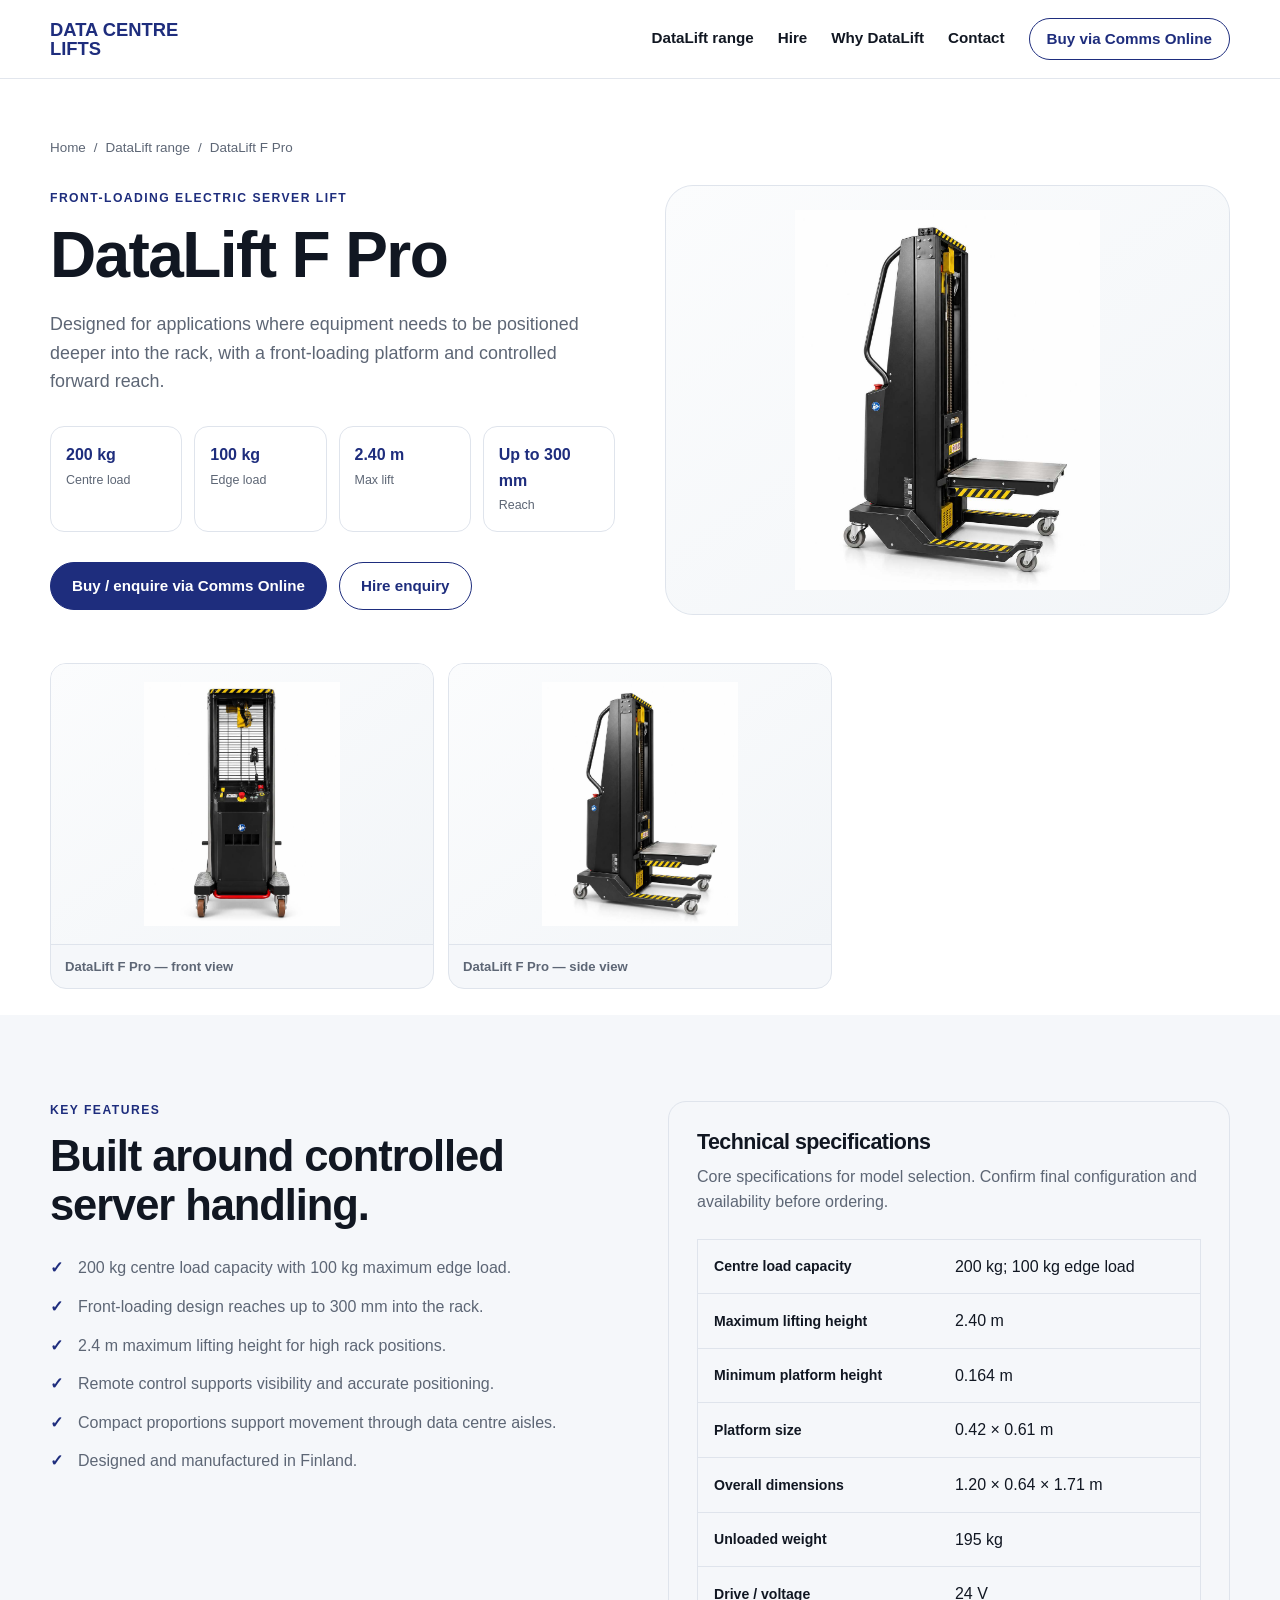
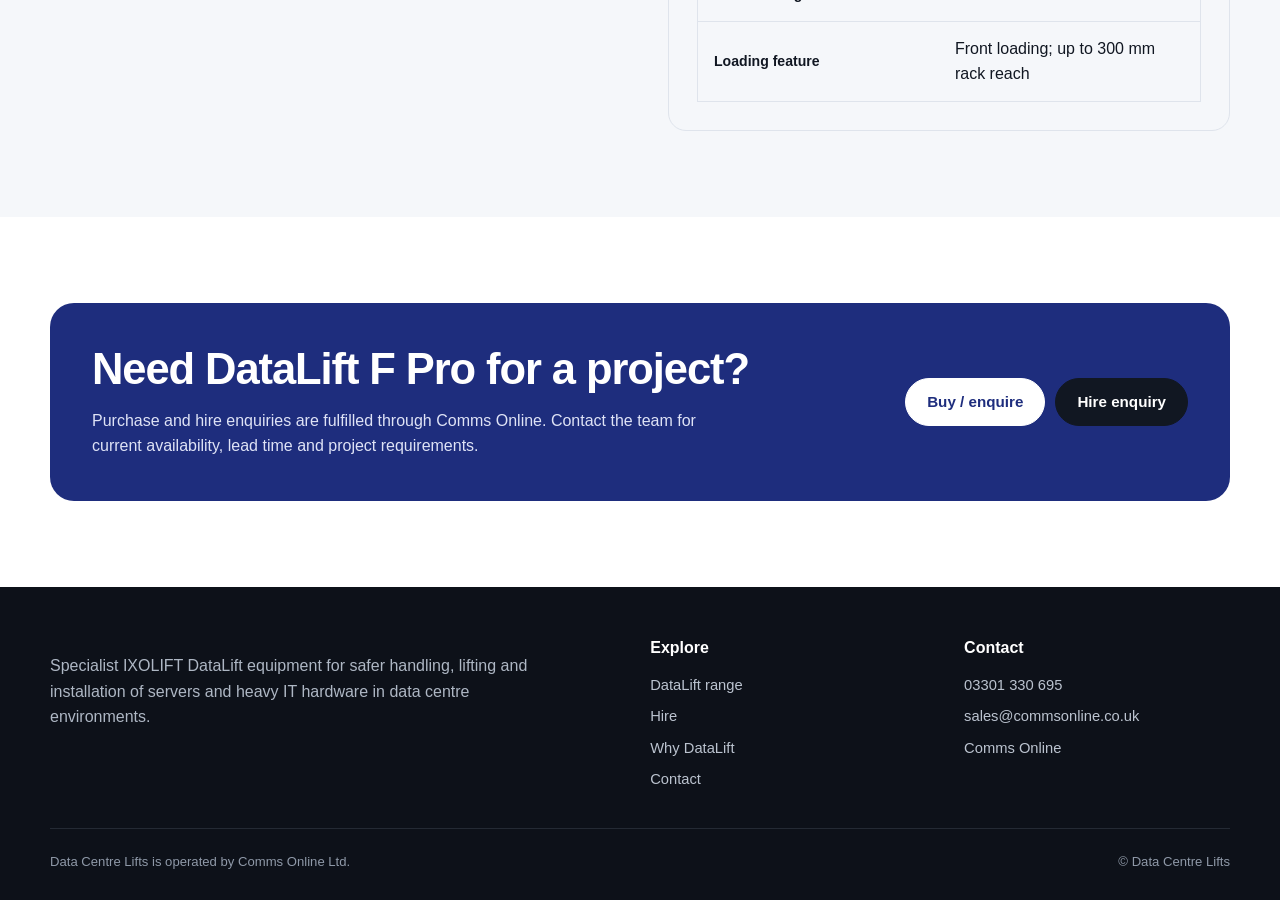
==== datalift-f-pro.html @ be3b5c16 "Add DataLift F Pro product images" ====
<!doctype html>
    <html lang="en-GB">
    <head>
      <meta charset="utf-8">
      <meta name="viewport" content="width=device-width,initial-scale=1">
      <title>DataLift F Pro Front-Loading Server Lift | Data Centre Lifts</title>
      <meta name="description" content="IXOLIFT DataLift F Pro front-loading server lifter with 200 kg centre load, 2.4 m lift height and up to 300 mm reach into the rack.">
      <link rel="canonical" href="https://datacentrelifts.co.uk/datalift-f-pro.html">
      <meta name="robots" content="index,follow,max-image-preview:large">
      <meta property="og:type" content="website">
      <meta property="og:site_name" content="Data Centre Lifts">
      <meta property="og:title" content="DataLift F Pro Front-Loading Server Lift | Data Centre Lifts">
      <meta property="og:description" content="IXOLIFT DataLift F Pro front-loading server lifter with 200 kg centre load, 2.4 m lift height and up to 300 mm reach into the rack.">
      <meta property="og:url" content="https://datacentrelifts.co.uk/datalift-f-pro.html">
      <meta property="og:image" content="https://datacentrelifts.co.uk/images/datalift-f-pro-front.jpg">
      <meta name="twitter:card" content="summary_large_image">
      <link rel="stylesheet" href="styles.css">
      <link rel="icon" href="images/favicon.png">

<script type="application/ld+json">
{
  "@context":"https://schema.org",
  "@type":"Product",
  "name":"IXOLIFT DataLift F Pro",
  "brand":{"@type":"Brand","name":"IXOLIFT"},
  "url":"https://datacentrelifts.co.uk/datalift-f-pro.html",
  "description":"IXOLIFT DataLift F Pro front-loading server lifter with 200 kg centre load, 2.4 m lift height and up to 300 mm reach into the rack.",
  "image":[
    "https://datacentrelifts.co.uk/images/datalift-f-pro-front.jpg",
    "https://datacentrelifts.co.uk/images/datalift-f-pro-side.jpg"
  ]
}
</script>

    </head>
    <body>

<header class="site-header">
  <div class="container header-inner">
    <a class="brand" href="index.html" aria-label="Data Centre Lifts home">
      <img src="images/data-centre-lifts-logo.png" alt="Data Centre Lifts" onerror="this.style.display='none';this.nextElementSibling.style.display='block';">
      <span class="brand-fallback">DATA CENTRE<br>LIFTS</span>
    </a>
    <button class="menu-btn" aria-label="Open navigation" aria-expanded="false">
      <span></span><span></span><span></span>
    </button>
    <nav class="nav" aria-label="Main navigation">
      <a href="index.html#range">DataLift range</a>
      <a href="hire.html">Hire</a>
      <a href="index.html#why">Why DataLift</a>
      <a href="contact.html">Contact</a>
      <a class="header-cta" href="https://commsonline.co.uk/collections/server-lifters" target="_blank" rel="noopener">Buy via Comms Online</a>
    </nav>
  </div>
</header>

    <main>

<section class="page-hero">
  <div class="container">
    <div class="breadcrumbs"><a href="index.html">Home</a><span>/</span><a href="index.html#range">DataLift range</a><span>/</span><span>DataLift F Pro</span></div>
    <div class="page-hero-grid">
      <div>
        <p class="eyebrow">Front-loading electric server lift</p>
        <h1>DataLift F Pro</h1>
        <p class="lead">Designed for applications where equipment needs to be positioned deeper into the rack, with a front-loading platform and controlled forward reach.</p>
        <div class="key-specs"><div class="key-spec"><strong>200 kg</strong><span>Centre load</span></div>
<div class="key-spec"><strong>100 kg</strong><span>Edge load</span></div>
<div class="key-spec"><strong>2.40 m</strong><span>Max lift</span></div>
<div class="key-spec"><strong>Up to 300 mm</strong><span>Reach</span></div></div>
        <div class="button-row">
          <a class="btn btn-primary" href="https://commsonline.co.uk/products/datalift-f-pro-front-loading-server-lifter" target="_blank" rel="noopener">Buy / enquire via Comms Online</a>
          <a class="btn btn-secondary" href="hire.html">Hire enquiry</a>
        </div>
      </div>
      <div class="page-image" data-placeholder="DataLift F Pro side view">
        <img src="images/datalift-f-pro-side.jpg" alt="IXOLIFT DataLift F Pro 200kg front-loading server lifter side view" onerror="this.remove()">
      </div>
    </div>
  </div>
</section>

<section class="product-gallery-section">
  <div class="container">
    <div class="product-gallery product-gallery-two">
      <figure>
        <img src="images/datalift-f-pro-front.jpg" alt="IXOLIFT DataLift F Pro front view">
        <figcaption>DataLift F Pro — front view</figcaption>
      </figure>
      <figure>
        <img src="images/datalift-f-pro-side.jpg" alt="IXOLIFT DataLift F Pro side and platform view">
        <figcaption>DataLift F Pro — side view</figcaption>
      </figure>
    </div>
  </div>
</section>

<section class="section section-soft">
  <div class="container two-col">
    <div>
      <p class="eyebrow">Key features</p>
      <h2>Built around controlled server handling.</h2>
      <ul class="check-list"><li>200 kg centre load capacity with 100 kg maximum edge load.</li>
<li>Front-loading design reaches up to 300 mm into the rack.</li>
<li>2.4 m maximum lifting height for high rack positions.</li>
<li>Remote control supports visibility and accurate positioning.</li>
<li>Compact proportions support movement through data centre aisles.</li>
<li>Designed and manufactured in Finland.</li></ul>
    </div>
    <div class="info-card">
      <h3>Technical specifications</h3>
      <p>Core specifications for model selection. Confirm final configuration and availability before ordering.</p>
      <table class="spec-table"><tr><th>Centre load capacity</th><td>200 kg; 100 kg edge load</td></tr>
<tr><th>Maximum lifting height</th><td>2.40 m</td></tr>
<tr><th>Minimum platform height</th><td>0.164 m</td></tr>
<tr><th>Platform size</th><td>0.42 × 0.61 m</td></tr>
<tr><th>Overall dimensions</th><td>1.20 × 0.64 × 1.71 m</td></tr>
<tr><th>Unloaded weight</th><td>195 kg</td></tr>
<tr><th>Drive / voltage</th><td>24 V</td></tr>
<tr><th>Loading feature</th><td>Front loading; up to 300 mm rack reach</td></tr></table>
    </div>
  </div>
</section>

<section class="section">
  <div class="container cta-panel">
    <div>
      <h2>Need DataLift F Pro for a project?</h2>
      <p>Purchase and hire enquiries are fulfilled through Comms Online. Contact the team for current availability, lead time and project requirements.</p>
    </div>
    <div class="cta-actions">
      <a class="btn btn-light" href="https://commsonline.co.uk/products/datalift-f-pro-front-loading-server-lifter" target="_blank" rel="noopener">Buy / enquire</a>
      <a class="btn btn-dark" href="mailto:sales@commsonline.co.uk?subject=DataLift%20F%20Pro%20hire%20enquiry">Hire enquiry</a>
    </div>
  </div>
</section>

    </main>

<footer class="site-footer">
  <div class="container">
    <div class="footer-grid">
      <div class="footer-brand">
        <img src="images/data-centre-lifts-logo.png" alt="Data Centre Lifts" onerror="this.style.display='none';">
        <p>Specialist IXOLIFT DataLift equipment for safer handling, lifting and installation of servers and heavy IT hardware in data centre environments.</p>
      </div>
      <div>
        <div class="footer-title">Explore</div>
        <div class="footer-links">
          <a href="index.html#range">DataLift range</a>
          <a href="hire.html">Hire</a>
          <a href="index.html#why">Why DataLift</a>
          <a href="contact.html">Contact</a>
        </div>
      </div>
      <div>
        <div class="footer-title">Contact</div>
        <div class="footer-links">
          <a href="tel:03301330695">03301 330 695</a>
          <a href="mailto:sales@commsonline.co.uk">sales@commsonline.co.uk</a>
          <a href="https://commsonline.co.uk" target="_blank" rel="noopener">Comms Online</a>
        </div>
      </div>
    </div>
    <div class="footer-bottom">
      <div>Data Centre Lifts is operated by Comms Online Ltd.</div>
      <span>© <span data-year></span> Data Centre Lifts</span>
    </div>
  </div>
</footer>

    <script src="script.js"></script>
    </body>
    </html>
---- styles.css ----
:root{
  --navy:#1e2d7d;
  --navy-dark:#151f55;
  --ink:#111722;
  --muted:#5d6675;
  --line:#dfe4ec;
  --soft:#f5f7fa;
  --white:#ffffff;
  --accent:#27bfc0;
  --max:1180px;
  --radius:18px;
  --shadow:0 16px 42px rgba(17,23,34,.08);
}

*{
  box-sizing:border-box;
}

html{
  scroll-behavior:smooth;
}

body{
  margin:0;
  color:var(--ink);
  background:var(--white);
  font-family:
    Inter,
    ui-sans-serif,
    -apple-system,
    BlinkMacSystemFont,
    "Segoe UI",
    Roboto,
    Arial,
    sans-serif;
  line-height:1.6;
  -webkit-font-smoothing:antialiased;
}

img{
  max-width:100%;
  display:block;
}

a{
  color:inherit;
  text-decoration:none;
}

button,
input,
textarea,
select{
  font:inherit;
}

.container{
  width:min(
    calc(100% - 40px),
    var(--max)
  );
  margin-inline:auto;
}

.eyebrow{
  margin:0 0 12px;
  color:var(--navy);
  font-size:.76rem;
  font-weight:800;
  letter-spacing:.12em;
  text-transform:uppercase;
}

h1,
h2,
h3{
  margin:0;
  line-height:1.12;
  letter-spacing:-.025em;
}

h1{
  font-size:clamp(
    2.45rem,
    5vw,
    4.6rem
  );
  max-width:900px;
}

h2{
  font-size:clamp(
    2rem,
    3.4vw,
    3.2rem
  );
}

h3{
  font-size:1.34rem;
}

p{
  margin:0;
  color:var(--muted);
}

.lead{
  font-size:1.12rem;
  max-width:720px;
}

.small{
  font-size:.92rem;
}

/* HEADER */

.site-header{
  position:sticky;
  top:0;
  z-index:50;
  background:rgba(255,255,255,.94);
  border-bottom:
    1px solid rgba(223,228,236,.9);
  backdrop-filter:blur(14px);
}

.header-inner{
  min-height:78px;
  display:flex;
  align-items:center;
  justify-content:space-between;
  gap:28px;
}

.brand{
  display:flex;
  align-items:center;
  min-width:210px;
}

.brand img{
  height:47px;
  width:auto;
  max-width:265px;
  object-fit:contain;
}

.brand-fallback{
  display:none;
  color:var(--navy);
  font-weight:850;
  font-size:1.15rem;
  line-height:1.05;
}

.nav{
  display:flex;
  align-items:center;
  gap:24px;
  font-size:.95rem;
  font-weight:650;
}

.nav a{
  padding:9px 0;
  border-bottom:
    2px solid transparent;
}

.nav a:hover,
.nav a[aria-current="page"]{
  color:var(--navy);
  border-color:var(--accent);
}

.header-cta{
  display:inline-flex;
  align-items:center;
  justify-content:center;
  min-height:42px;
  padding:0 17px!important;
  border:
    1px solid var(--navy)!important;
  border-radius:999px;
  color:var(--navy)!important;
}

.header-cta:hover{
  background:var(--navy);
  color:white!important;
}

.menu-btn{
  display:none;
  border:0;
  background:transparent;
  padding:8px;
  cursor:pointer;
}

.menu-btn span{
  display:block;
  width:24px;
  height:2px;
  background:var(--ink);
  margin:5px 0;
}

/* HERO */

.hero{
  position:relative;
  padding:88px 0 78px;
  overflow:hidden;
}

.hero-network{
  isolation:isolate;
  color:white;
  background:
    radial-gradient(
      circle at 76% 40%,
      rgba(39,191,192,.14),
      transparent 30%
    ),
    linear-gradient(
      118deg,
      #08101d 0%,
      #10192b 52%,
      #09111f 100%
    );
}

.network-canvas{
  position:absolute;
  inset:0;
  z-index:-3;
  width:100%;
  height:100%;
  pointer-events:none;
}

.hero-orb{
  position:absolute;
  z-index:-2;
  border-radius:50%;
  filter:blur(2px);
  pointer-events:none;
}

.hero-orb-one{
  width:520px;
  height:520px;
  right:-210px;
  top:-240px;
  background:
    radial-gradient(
      circle,
      rgba(39,191,192,.12),
      transparent 68%
    );
}

.hero-orb-two{
  width:420px;
  height:420px;
  left:-220px;
  bottom:-280px;
  background:
    radial-gradient(
      circle,
      rgba(255,197,38,.07),
      transparent 70%
    );
}

.hero-grid{
  position:relative;
  z-index:2;
  display:grid;
  grid-template-columns:
    minmax(0,1.02fr)
    minmax(380px,.98fr);
  gap:54px;
  align-items:center;
}

.hero-copy .eyebrow{
  color:#71d9da;
}

.hero-copy h1{
  color:white;
  text-shadow:
    0 12px 38px rgba(0,0,0,.18);
}

.hero-copy .lead{
  margin-top:24px;
  color:#c7cfdb;
  max-width:690px;
}

.hero-product-wrap{
  position:relative;
  min-height:520px;
  display:flex;
  align-items:center;
  justify-content:center;
}

.hero-product-glow{
  position:absolute;
  width:76%;
  aspect-ratio:1;
  border-radius:50%;
  background:
    radial-gradient(
      circle,
      rgba(39,191,192,.24),
      rgba(39,191,192,.07) 38%,
      transparent 70%
    );
  filter:blur(8px);
  transform:translateY(3%);
}

.hero-product{
  position:relative;
  z-index:2;
  width:min(96%,540px);
  max-height:550px;
  object-fit:contain;
  filter:
    drop-shadow(
      0 28px 34px rgba(0,0,0,.42)
    );
}

.hero-model-badge{
  position:absolute;
  z-index:3;
  right:2%;
  bottom:8%;
  display:flex;
  align-items:center;
  gap:14px;
  padding:11px 15px;
  border:
    1px solid rgba(255,255,255,.16);
  border-radius:999px;
  color:#dce2eb;
  background:rgba(8,16,29,.68);
  backdrop-filter:blur(12px);
  box-shadow:
    0 12px 32px rgba(0,0,0,.18);
  font-size:.82rem;
}

.hero-model-badge strong{
  color:white;
  font-size:.94rem;
}

.btn-hero-primary{
  background:#fff;
  border-color:#fff;
  color:#0c1524;
}

.btn-hero-primary:hover{
  background:#eef3f7;
  border-color:#eef3f7;
  transform:translateY(-1px);
}

.btn-hero-secondary{
  border-color:
    rgba(255,255,255,.4);
  background:
    rgba(255,255,255,.06);
  color:#fff;
}

.btn-hero-secondary:hover{
  background:
    rgba(255,255,255,.12);
  transform:translateY(-1px);
}

.button-row{
  display:flex;
  flex-wrap:wrap;
  gap:12px;
  margin-top:30px;
}

.btn{
  display:inline-flex;
  align-items:center;
  justify-content:center;
  min-height:48px;
  padding:0 21px;
  border-radius:999px;
  border:1px solid var(--navy);
  font-weight:750;
  font-size:.95rem;
  transition:.18s ease;
}

.btn-primary{
  background:var(--navy);
  color:white;
}

.btn-primary:hover{
  background:var(--navy-dark);
  transform:translateY(-1px);
}

.btn-secondary{
  background:white;
  color:var(--navy);
}

.btn-secondary:hover{
  background:var(--soft);
  transform:translateY(-1px);
}

.btn-dark{
  background:var(--ink);
  border-color:var(--ink);
  color:white;
}

.btn-light{
  background:white;
  border-color:white;
  color:var(--navy);
}

.hero-image,
.product-image,
.page-image{
  position:relative;
  min-height:460px;
  background:
    linear-gradient(
      145deg,
      rgba(30,45,125,.06),
      rgba(39,191,192,.08)
    ),
    var(--soft);
  border:1px solid var(--line);
  border-radius:28px;
  overflow:hidden;
}

.hero-image:before,
.product-image:before,
.page-image:before{
  content:attr(data-placeholder);
  position:absolute;
  inset:0;
  display:grid;
  place-items:center;
  padding:30px;
  color:#8b94a3;
  text-align:center;
  font-weight:700;
}

.hero-image img,
.product-image img,
.page-image img{
  position:absolute;
  inset:0;
  width:100%;
  height:100%;
  object-fit:cover;
  background:white;
}

.hero-note{
  display:flex;
  gap:24px;
  flex-wrap:wrap;
  margin-top:28px;
  color:#b7c0cd;
  font-size:.88rem;
}

.hero-note span:before{
  content:"•";
  color:var(--accent);
  font-size:1.3em;
  margin-right:8px;
}

/* STATS */

.stats{
  border-block:
    1px solid var(--line);
  background:var(--soft);
}

.stats-grid{
  display:grid;
  grid-template-columns:
    repeat(4,1fr);
}

.stat{
  padding:25px 24px;
  border-right:
    1px solid var(--line);
}

.stat:first-child{
  padding-left:0;
}

.stat:last-child{
  border-right:0;
}

.stat strong{
  display:block;
  font-size:1.5rem;
  color:var(--navy);
  line-height:1.1;
}

.stat span{
  display:block;
  margin-top:5px;
  color:var(--muted);
  font-size:.9rem;
}

/* MAIN SECTIONS */

.section{
  padding:86px 0;
}

.section-soft{
  background:var(--soft);
}

.section-dark{
  background:var(--ink);
  color:white;
}

.section-dark p,
.section-dark .eyebrow{
  color:#cbd2dc;
}

.section-dark .eyebrow{
  color:#6bd7d8;
}

.section-head{
  display:flex;
  align-items:end;
  justify-content:space-between;
  gap:30px;
  margin-bottom:38px;
}

.section-head p{
  max-width:580px;
}

/* PRODUCTS */

.product-grid{
  display:grid;
  grid-template-columns:
    repeat(2,1fr);
  gap:22px;
}

.product-card{
  overflow:hidden;
  border:
    1px solid var(--line);
  border-radius:var(--radius);
  background:white;
  box-shadow:
    0 8px 24px
    rgba(17,23,34,.035);
}

.product-image{
  min-height:350px;
  border:0;
  border-radius:0;
  border-bottom:
    1px solid var(--line);
}

.product-image img{
  object-fit:contain;
  padding:24px;
  background:
    linear-gradient(
      145deg,
      #fbfcfd,
      #f2f5f8
    );
}

.product-body{
  padding:28px;
}

.product-topline{
  display:flex;
  align-items:center;
  justify-content:space-between;
  gap:16px;
  margin-bottom:12px;
}

.pill{
  display:inline-flex;
  padding:6px 10px;
  border-radius:999px;
  background:#edf0fa;
  color:var(--navy);
  font-size:.74rem;
  font-weight:800;
  letter-spacing:.04em;
  text-transform:uppercase;
}

.capacity{
  color:var(--navy);
  font-weight:850;
  font-size:1.05rem;
}

.product-card p{
  margin-top:12px;
}

.spec-mini{
  display:grid;
  grid-template-columns:
    repeat(3,1fr);
  gap:10px;
  margin:22px 0 0;
}

.spec-mini div{
  padding:12px;
  border-radius:12px;
  background:var(--soft);
}

.spec-mini strong{
  display:block;
  font-size:.92rem;
}

.spec-mini span{
  display:block;
  color:var(--muted);
  font-size:.78rem;
  margin-top:3px;
}

.text-link{
  display:inline-flex;
  align-items:center;
  gap:8px;
  margin-top:22px;
  color:var(--navy);
  font-weight:800;
}

.text-link:hover{
  gap:11px;
}

/* FEATURES */

.feature-grid{
  display:grid;
  grid-template-columns:
    repeat(3,1fr);
  gap:18px;
  margin-top:36px;
}

.feature{
  padding:26px;
  border:
    1px solid var(--line);
  border-radius:16px;
  background:white;
}

.feature-no{
  width:34px;
  height:34px;
  display:grid;
  place-items:center;
  border-radius:10px;
  background:#edf0fa;
  color:var(--navy);
  font-size:.82rem;
  font-weight:850;
  margin-bottom:18px;
}

.feature p{
  margin-top:10px;
}

/* COMPARISON */

.comparison-wrap{
  overflow:auto;
  margin-top:34px;
  border:
    1px solid var(--line);
  border-radius:16px;
}

.comparison{
  width:100%;
  min-width:790px;
  border-collapse:collapse;
  background:white;
}

.comparison th,
.comparison td{
  padding:18px 20px;
  text-align:left;
  border-bottom:
    1px solid var(--line);
}

.comparison th{
  font-size:.82rem;
  text-transform:uppercase;
  letter-spacing:.04em;
  color:var(--muted);
  background:#fafbfc;
}

.comparison tr:last-child td{
  border-bottom:0;
}

.comparison td:first-child{
  font-weight:750;
}

/* CTA */

.cta-panel{
  display:grid;
  grid-template-columns:
    1.3fr .7fr;
  gap:36px;
  align-items:center;
  padding:42px;
  border-radius:24px;
  background:var(--navy);
  color:white;
}

.cta-panel p{
  color:#dfe3f6;
  margin-top:14px;
  max-width:650px;
}

.cta-actions{
  display:flex;
  justify-content:flex-end;
  flex-wrap:wrap;
  gap:10px;
}

/* FOOTER */

.site-footer{
  padding:48px 0 28px;
  background:#0d1119;
  color:white;
}

.footer-grid{
  display:grid;
  grid-template-columns:
    1.35fr .65fr .65fr;
  gap:48px;
}

.footer-brand img{
  height:45px;
  width:auto;
  max-width:260px;
  filter:
    brightness(0)
    invert(1);
}

.footer-brand p{
  color:#aeb7c4;
  margin-top:18px;
  max-width:520px;
}

.footer-title{
  font-weight:800;
  margin-bottom:13px;
}

.footer-links{
  display:grid;
  gap:8px;
  color:#bbc3cf;
  font-size:.92rem;
}

.footer-links a:hover{
  color:white;
}

.footer-bottom{
  display:flex;
  justify-content:space-between;
  gap:20px;
  margin-top:36px;
  padding-top:22px;
  border-top:
    1px solid #242a34;
  color:#8f99a8;
  font-size:.82rem;
}

/* INNER PAGES */

.page-hero{
  padding:58px 0 48px;
}

.breadcrumbs{
  display:flex;
  gap:8px;
  color:var(--muted);
  font-size:.84rem;
  margin-bottom:26px;
}

.breadcrumbs a:hover{
  color:var(--navy);
}

.page-hero-grid{
  display:grid;
  grid-template-columns:
    1fr 1fr;
  gap:50px;
  align-items:center;
}

.page-hero .lead{
  margin-top:18px;
}

.page-image{
  min-height:430px;
}

.page-image img{
  object-fit:contain;
  padding:24px;
  background:
    linear-gradient(
      145deg,
      #fbfcfd,
      #f2f5f8
    );
}

.key-specs{
  display:grid;
  grid-template-columns:
    repeat(4,1fr);
  gap:12px;
  margin-top:30px;
}

.key-spec{
  border:
    1px solid var(--line);
  border-radius:14px;
  padding:15px;
  background:white;
}

.key-spec strong{
  display:block;
  color:var(--navy);
}

.key-spec span{
  display:block;
  color:var(--muted);
  font-size:.78rem;
  margin-top:3px;
}

.two-col{
  display:grid;
  grid-template-columns:
    1fr 1fr;
  gap:56px;
  align-items:start;
}

.check-list{
  list-style:none;
  padding:0;
  margin:26px 0 0;
  display:grid;
  gap:13px;
}

.check-list li{
  position:relative;
  padding-left:28px;
  color:var(--muted);
}

.check-list li:before{
  content:"✓";
  position:absolute;
  left:0;
  top:0;
  color:var(--navy);
  font-weight:900;
}

.spec-table{
  width:100%;
  border-collapse:collapse;
  margin-top:24px;
  border:
    1px solid var(--line);
}

.spec-table th,
.spec-table td{
  padding:14px 16px;
  border-bottom:
    1px solid var(--line);
  text-align:left;
}

.spec-table th{
  width:48%;
  background:var(--soft);
  font-size:.88rem;
}

.spec-table tr:last-child th,
.spec-table tr:last-child td{
  border-bottom:0;
}

.info-card{
  padding:28px;
  border-radius:18px;
  background:var(--soft);
  border:
    1px solid var(--line);
}

.info-card h3{
  margin-bottom:10px;
}

.hire-cards{
  display:grid;
  grid-template-columns:
    repeat(3,1fr);
  gap:18px;
  margin-top:34px;
}

.hire-card{
  padding:28px;
  border:
    1px solid var(--line);
  border-radius:18px;
  background:white;
}

.hire-card p{
  margin-top:10px;
}

.contact-grid{
  display:grid;
  grid-template-columns:
    1fr 1fr;
  gap:24px;
  margin-top:34px;
}

.contact-card{
  padding:30px;
  border:
    1px solid var(--line);
  border-radius:18px;
  background:white;
}

.contact-card strong{
  display:block;
  font-size:1.12rem;
  margin-bottom:8px;
}

.contact-card a{
  color:var(--navy);
  font-weight:800;
}

.notice{
  margin-top:24px;
  padding:18px 20px;
  border-left:
    4px solid var(--accent);
  background:#f3fbfb;
  color:var(--muted);
}

/* PRODUCT GALLERY */

.product-gallery-section{
  padding:0 0 26px;
  background:white;
}

.product-gallery-two{grid-template-columns:repeat(2,1fr)}
.product-gallery{
  display:grid;
  grid-template-columns:
    repeat(3,1fr);
  gap:14px;
}

.product-gallery figure{
  margin:0;
  border:
    1px solid var(--line);
  border-radius:16px;
  overflow:hidden;
  background:var(--soft);
}

.product-gallery figure img{
  width:100%;
  height:280px;
  object-fit:contain;
  padding:18px;
  background:
    linear-gradient(
      145deg,
      #fbfcfd,
      #f2f5f8
    );
}

.product-gallery figcaption{
  padding:11px 14px;
  border-top:
    1px solid var(--line);
  color:var(--muted);
  font-size:.82rem;
  font-weight:700;
}

/* TABLET */

@media (max-width:900px){

  .menu-btn{
    display:block;
  }

  .nav{
    position:absolute;
    left:0;
    right:0;
    top:77px;
    display:none;
    padding:16px 20px 22px;
    flex-direction:column;
    align-items:stretch;
    gap:2px;
    background:white;
    border-bottom:
      1px solid var(--line);
  }

  .nav.open{
    display:flex;
  }

  .nav a{
    padding:11px 0;
  }

  .header-cta{
    margin-top:8px;
  }

  .hero{
    padding:62px 0 56px;
  }

  .hero-grid,
  .page-hero-grid,
  .two-col,
  .cta-panel{
    grid-template-columns:1fr;
  }

  .hero-product-wrap{
    min-height:430px;
  }

  .hero-product{
    max-height:450px;
  }

  .hero-image{
    min-height:390px;
  }

  .stats-grid{
    grid-template-columns:
      repeat(2,1fr);
  }

  .stat{
    border-bottom:
      1px solid var(--line);
  }

  .stat:nth-child(2){
    border-right:0;
  }

  .product-grid{
    grid-template-columns:1fr;
  }

  .feature-grid{
    grid-template-columns:
      1fr 1fr;
  }

  .key-specs{
    grid-template-columns:
      repeat(2,1fr);
  }

  .cta-actions{
    justify-content:flex-start;
  }

  .footer-grid{
    grid-template-columns:
      1fr 1fr;
  }

  .footer-brand{
    grid-column:1/-1;
  }
}

/* MOBILE */

@media (max-width:620px){

  .container{
    width:min(
      calc(100% - 28px),
      var(--max)
    );
  }

  h1{
    font-size:2.5rem;
  }

  h2{
    font-size:2rem;
  }

  .header-inner{
    min-height:70px;
  }

  .brand img{
    height:40px;
    max-width:225px;
  }

  .nav{
    top:69px;
  }

  .hero{
    padding:44px 0 46px;
  }

  .hero-grid{
    gap:20px;
  }

  .hero-product-wrap{
    min-height:340px;
    margin-top:10px;
  }

  .hero-product{
    width:min(92%,370px);
    max-height:360px;
  }

  .hero-model-badge{
    right:0;
    bottom:2%;
    font-size:.76rem;
  }

  .hero-image,
  .page-image{
    min-height:310px;
    border-radius:20px;
  }

  .stats-grid{
    grid-template-columns:
      1fr 1fr;
  }

  .stat{
    padding:18px 14px;
  }

  .stat:first-child{
    padding-left:14px;
  }

  .section{
    padding:62px 0;
  }

  .section-head{
    display:block;
  }

  .section-head p{
    margin-top:15px;
  }

  .feature-grid,
  .hire-cards,
  .contact-grid,
  .footer-grid{
    grid-template-columns:1fr;
  }

  .spec-mini{
    grid-template-columns:
      1fr 1fr;
  }

  .product-image{
    min-height:280px;
  }

  .product-body{
    padding:22px;
  }

  .cta-panel{
    padding:28px;
  }

  .key-specs{
    grid-template-columns:
      1fr 1fr;
  }

  .footer-brand{
    grid-column:auto;
  }

  .footer-bottom{
    display:block;
  }

  .footer-bottom span{
    display:block;
    margin-top:8px;
  }

  .product-gallery{
    grid-template-columns:1fr;
  }

  .product-gallery figure img{
    height:300px;
  }
}

/* REDUCED MOTION */

@media (prefers-reduced-motion: reduce){

  html{
    scroll-behavior:auto;
  }

  .network-canvas{
    display:none;
  }

  .btn{
    transition:none;
  }
}
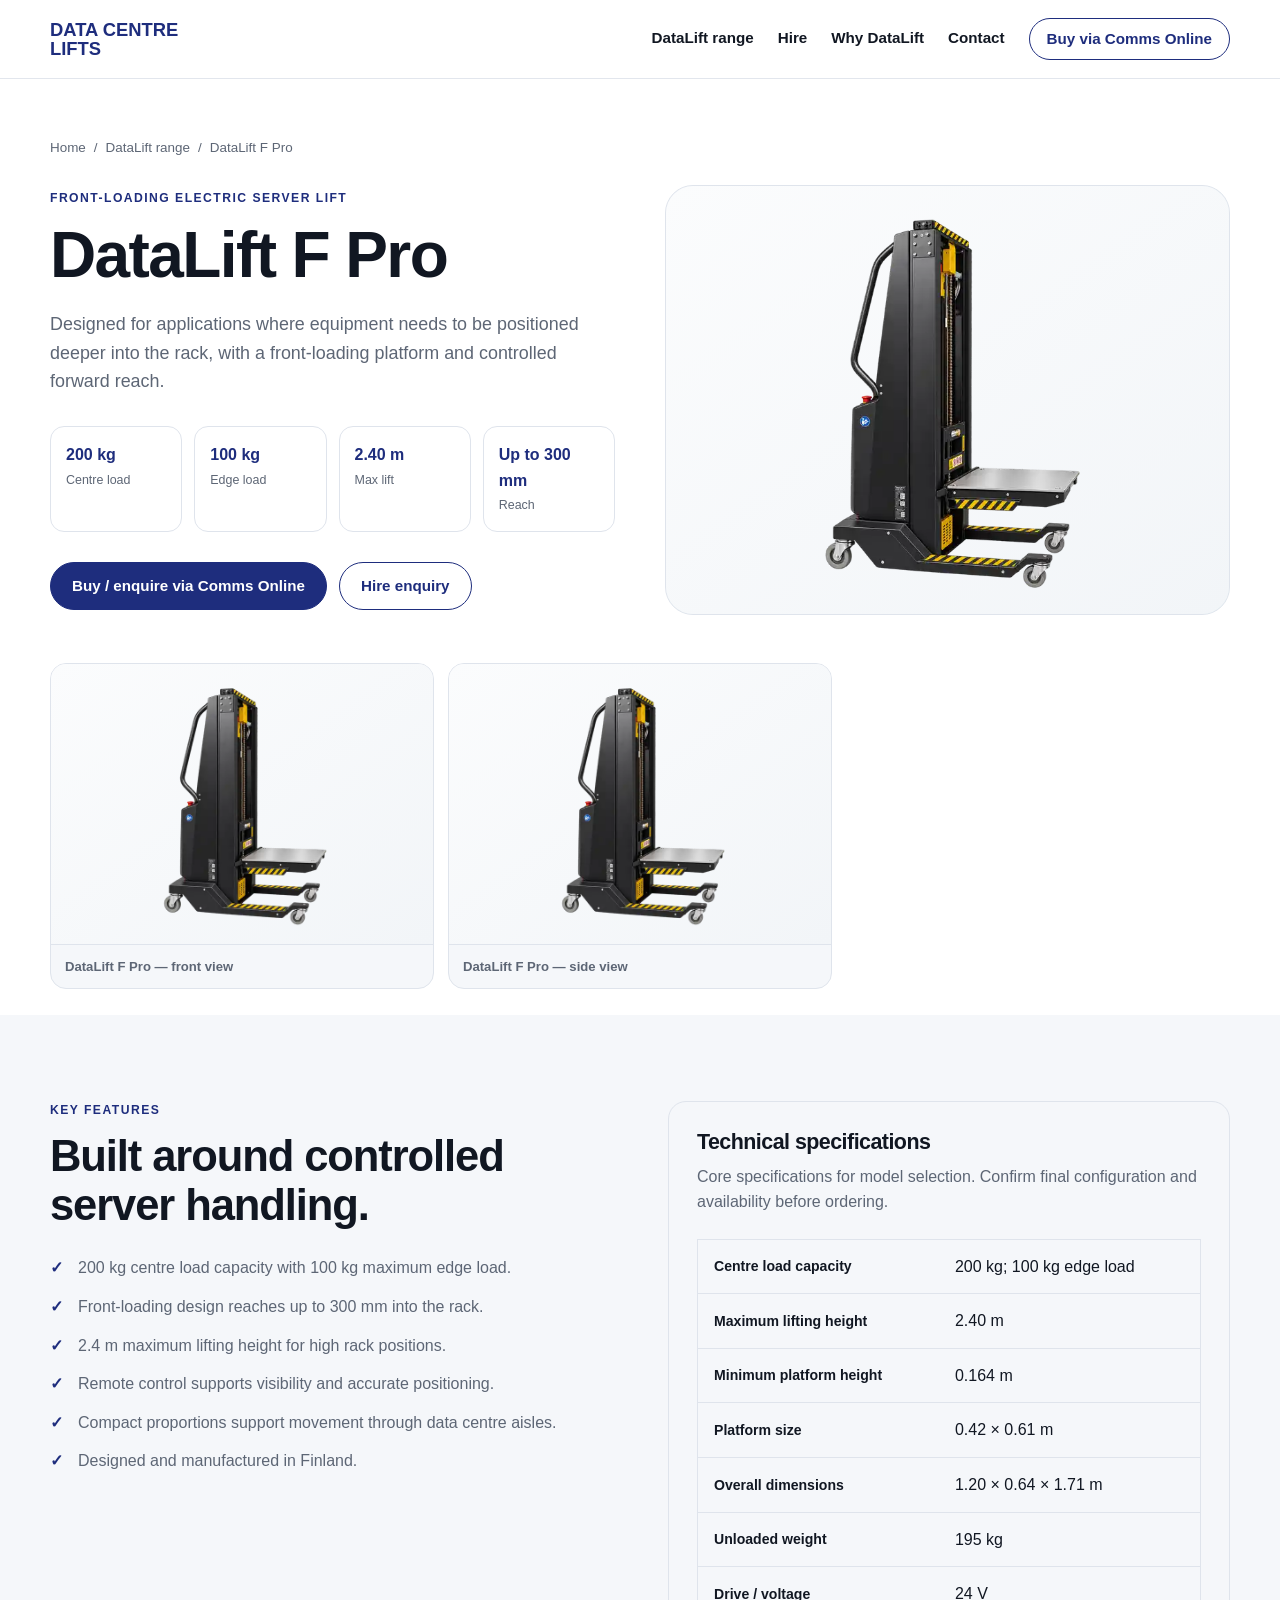
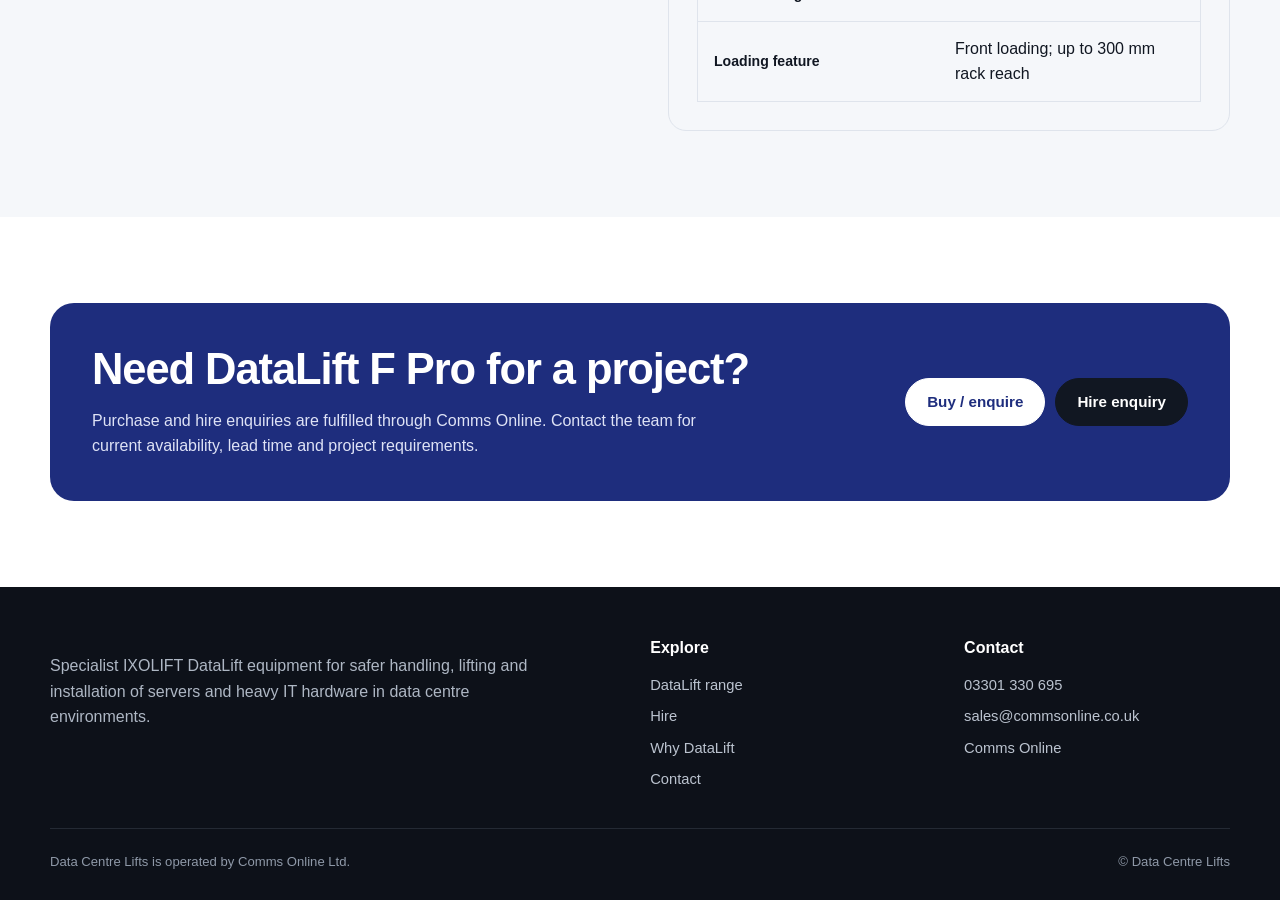
==== commit 67a2b86a: "Use transparent F Pro image on product page" ====
--- a/datalift-f-pro.html
+++ b/datalift-f-pro.html
@@ -12,7 +12,7 @@
       <meta property="og:title" content="DataLift F Pro Front-Loading Server Lift | Data Centre Lifts">
       <meta property="og:description" content="IXOLIFT DataLift F Pro front-loading server lifter with 200 kg centre load, 2.4 m lift height and up to 300 mm reach into the rack.">
       <meta property="og:url" content="https://datacentrelifts.co.uk/datalift-f-pro.html">
-      <meta property="og:image" content="https://datacentrelifts.co.uk/images/datalift-f-pro-front.jpg">
+      <meta property="og:image" content="https://datacentrelifts.co.uk/images/datalift-f-pro-side.webp">
       <meta name="twitter:card" content="summary_large_image">
       <link rel="stylesheet" href="styles.css">
       <link rel="icon" href="images/favicon.png">
@@ -26,8 +26,8 @@
   "url":"https://datacentrelifts.co.uk/datalift-f-pro.html",
   "description":"IXOLIFT DataLift F Pro front-loading server lifter with 200 kg centre load, 2.4 m lift height and up to 300 mm reach into the rack.",
   "image":[
-    "https://datacentrelifts.co.uk/images/datalift-f-pro-front.jpg",
-    "https://datacentrelifts.co.uk/images/datalift-f-pro-side.jpg"
+    "https://datacentrelifts.co.uk/images/datalift-f-pro-side.webp",
+    "https://datacentrelifts.co.uk/images/datalift-f-pro-side.webp"
   ]
 }
 </script>
@@ -74,7 +74,7 @@
         </div>
       </div>
       <div class="page-image" data-placeholder="DataLift F Pro side view">
-        <img src="images/datalift-f-pro-side.jpg" alt="IXOLIFT DataLift F Pro 200kg front-loading server lifter side view" onerror="this.remove()">
+        <img src="images/datalift-f-pro-side.webp" alt="IXOLIFT DataLift F Pro 200kg front-loading server lifter side view" onerror="this.remove()">
       </div>
     </div>
   </div>
@@ -84,11 +84,11 @@
   <div class="container">
     <div class="product-gallery product-gallery-two">
       <figure>
-        <img src="images/datalift-f-pro-front.jpg" alt="IXOLIFT DataLift F Pro front view">
+        <img src="images/datalift-f-pro-side.webp" alt="IXOLIFT DataLift F Pro front view">
         <figcaption>DataLift F Pro — front view</figcaption>
       </figure>
       <figure>
-        <img src="images/datalift-f-pro-side.jpg" alt="IXOLIFT DataLift F Pro side and platform view">
+        <img src="images/datalift-f-pro-side.webp" alt="IXOLIFT DataLift F Pro side and platform view">
         <figcaption>DataLift F Pro — side view</figcaption>
       </figure>
     </div>
